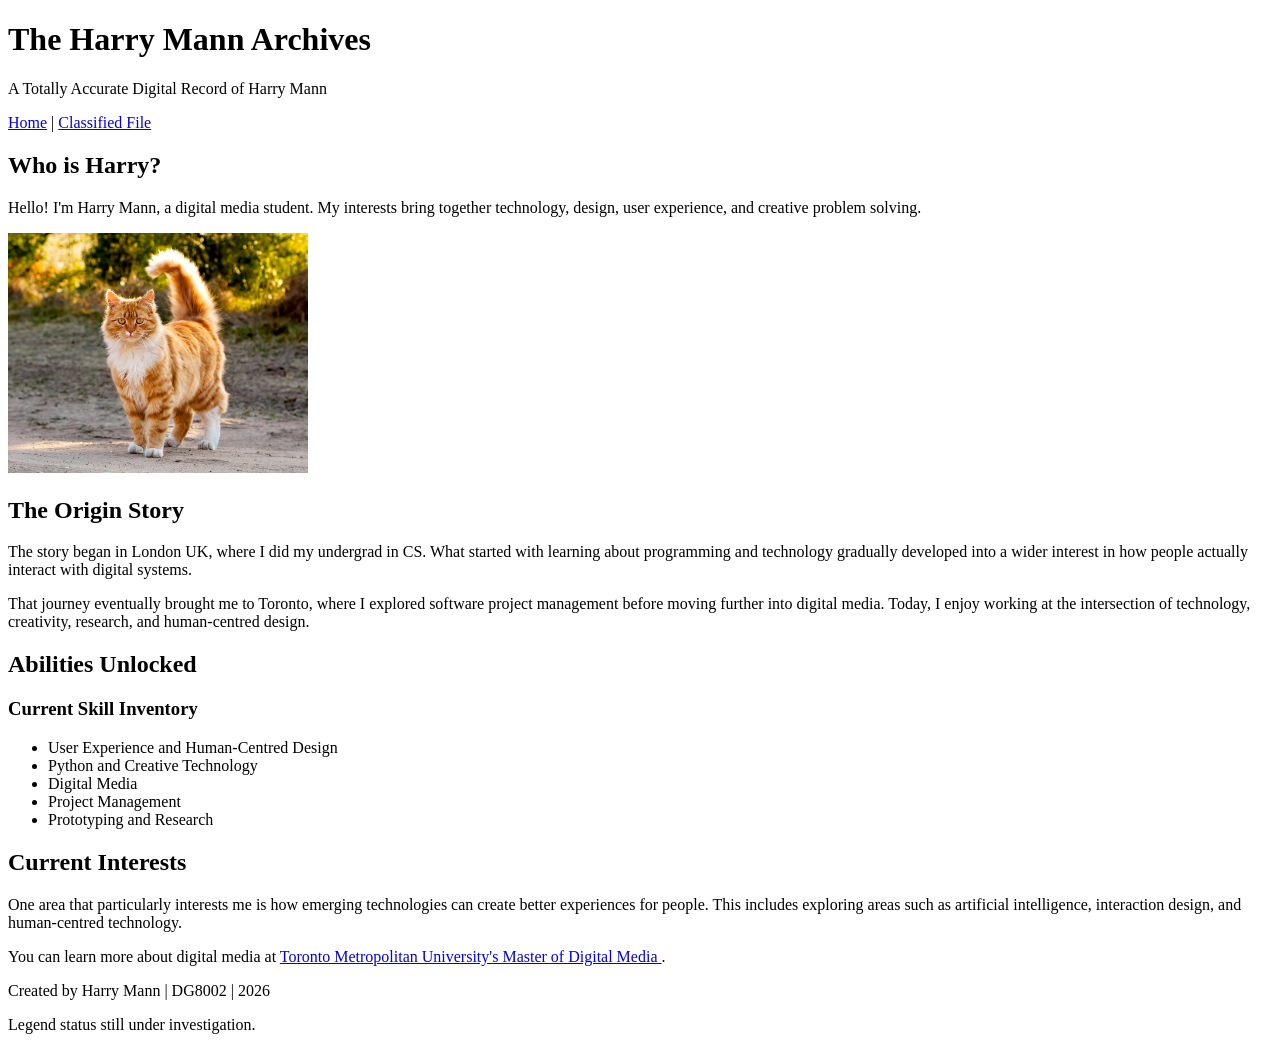
==== index.html @ 9c64372b "Update index.html" ====
<!DOCTYPE html>
<html lang="en">

<head>
    <meta charset="UTF-8">
    <title>The Harry Mann Archives</title>
</head>

<body>

    <header>
        <h1>The Harry Mann Archives</h1>
        <p>A Totally Accurate Digital Record of Harry Mann</p>

        <nav>
            <a href="index.html">Home</a> |
            <a href="classified.html">Classified File</a>
        </nav>
    </header>

    <main>

        <section>
            <h2>Who is Harry?</h2>

            <p>
                Hello! I'm Harry Mann, a digital media student. My interests
                bring together technology, design, user experience, and creative
                problem solving.
            </p>

            <img src="h.jpg"
     alt="Harry Mann, creator of The Harry Mann Archives"
     width="300">
        </section>


        <section>
            <h2>The Origin Story</h2>

            <p>
                The story began in London UK, where I did my undergrad in CS. What started with learning about programming and
                technology gradually developed into a wider interest in how
                people actually interact with digital systems.
            </p>

            <p>
                That journey eventually brought me to Toronto, where I explored
                software project management before moving further into digital media.
                Today, I enjoy working at the intersection of technology,
                creativity, research, and human-centred design.
            </p>
        </section>


        <section>
            <h2>Abilities Unlocked</h2>

            <div>
                <h3>Current Skill Inventory</h3>

                <ul>
                    <li>User Experience and Human-Centred Design</li>
                    <li>Python and Creative Technology</li>
                    <li>Digital Media</li>
                    <li>Project Management</li>
                    <li>Prototyping and Research</li>
                </ul>
            </div>
        </section>


        <section>
            <h2>Current Interests</h2>

            <p>
                One area that particularly interests me is how emerging
                technologies can create better experiences for people.
                This includes exploring areas such as artificial intelligence,
                interaction design, and human-centred technology.
            </p>

            <p>
                You can learn more about digital media at
                <a href="https://www.torontomu.ca/master-digital-media/"
                   target="_blank">
                    Toronto Metropolitan University's Master of Digital Media
                </a>.
            </p>
        </section>

    </main>


    <footer>
        <p>Created by Harry Mann | DG8002 | 2026</p>
        <p>Legend status still under investigation.</p>
    </footer>

</body>

</html>
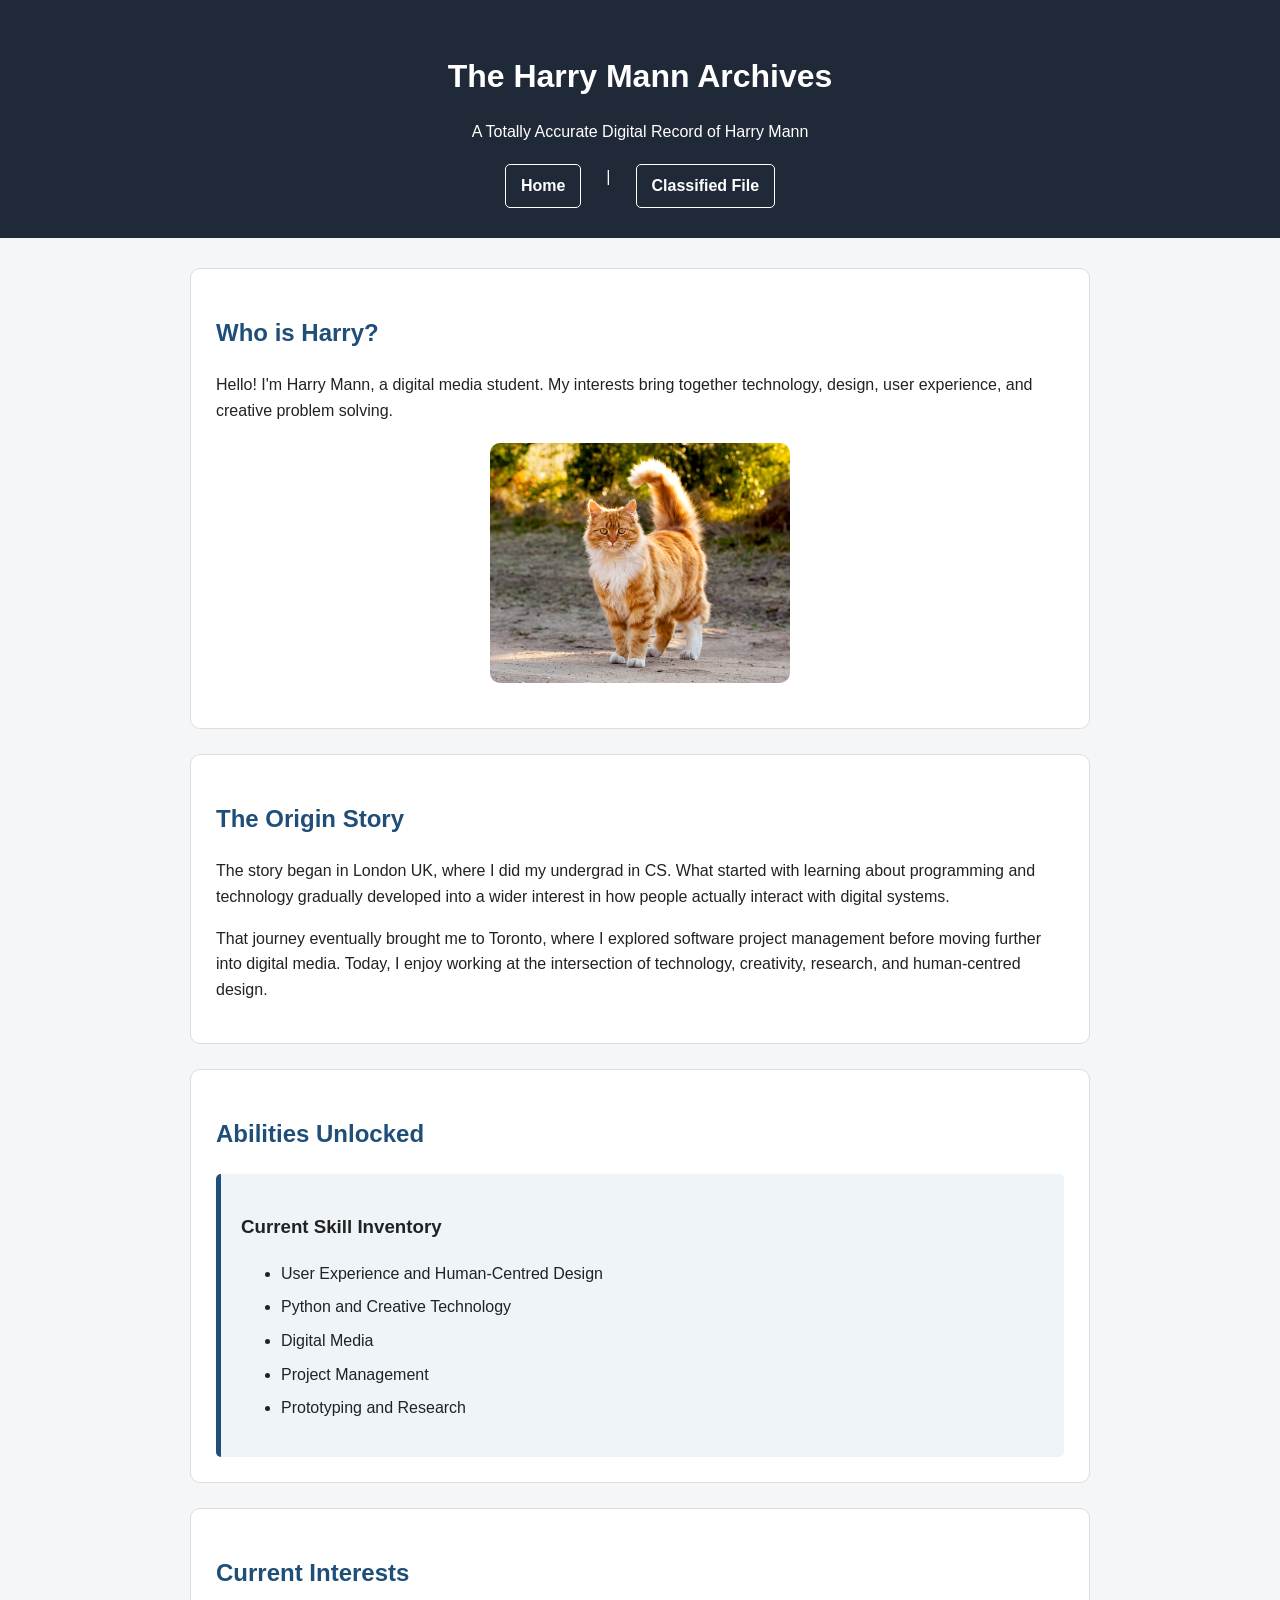
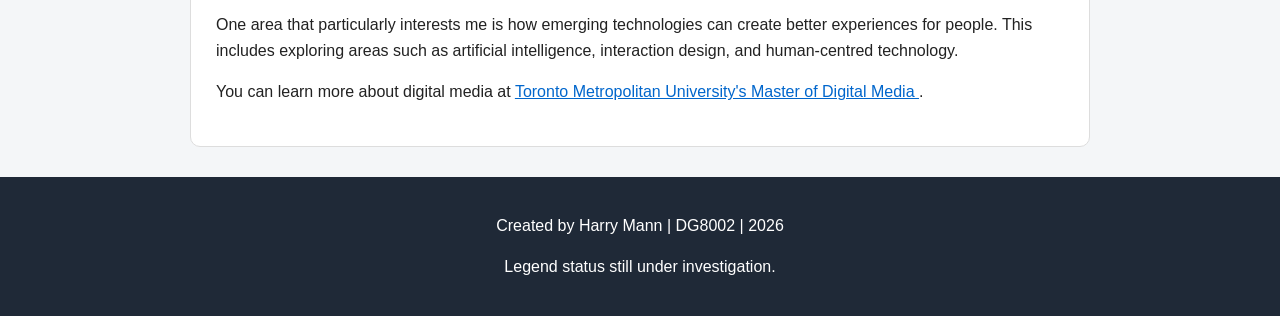
==== commit 4434763e: "Enhance HTML structure with meta and class attributes Added viewport meta tag and linked stylesheet." ====
--- a/index.html
+++ b/index.html
@@ -3,7 +3,9 @@
 
 <head>
     <meta charset="UTF-8">
+    <meta name="viewport" content="width=device-width, initial-scale=1.0">
     <title>The Harry Mann Archives</title>
+    <link rel="stylesheet" href="style.css">
 </head>
 
 <body>
@@ -31,7 +33,7 @@
 
             <img src="h.jpg"
      alt="Harry Mann, creator of The Harry Mann Archives"
-     width="300">
+     class="profile-image">
         </section>
 
 
@@ -56,7 +58,7 @@
         <section>
             <h2>Abilities Unlocked</h2>
 
-            <div>
+            <div class="info-card">
                 <h3>Current Skill Inventory</h3>
 
                 <ul>
--- a/style.css
+++ b/style.css
@@ -0,0 +1,171 @@
+/* DG8002 - Activity 7
+   TAG-Me Extreme Makeover
+   Harry Mann
+*/
+
+
+/* ---------- GENERAL PAGE STYLE ---------- */
+
+body {
+    margin: 0;
+    font-family: Arial, Helvetica, sans-serif;
+    background-color: #f4f6f8;
+    color: #222222;
+    line-height: 1.6;
+}
+
+
+/* ---------- HEADER ---------- */
+
+header {
+    background-color: #1f2937;
+    color: white;
+    text-align: center;
+    padding: 30px 20px;
+}
+
+header h1 {
+    margin-bottom: 5px;
+}
+
+
+/* ---------- NAVIGATION / FLEXBOX ---------- */
+
+nav {
+    display: flex;
+    justify-content: center;
+    gap: 25px;
+    margin-top: 20px;
+}
+
+nav a {
+    color: white;
+    text-decoration: none;
+    font-weight: bold;
+    padding: 8px 15px;
+    border: 1px solid white;
+    border-radius: 5px;
+}
+
+nav a:hover {
+    background-color: white;
+    color: #1f2937;
+}
+
+
+/* ---------- MAIN CONTENT ---------- */
+
+main {
+    max-width: 900px;
+    margin: 30px auto;
+    padding: 0 20px;
+}
+
+section {
+    background-color: white;
+    margin-bottom: 25px;
+    padding: 25px;
+    border-radius: 10px;
+    border: 1px solid #dddddd;
+}
+
+h2 {
+    color: #1f4e79;
+}
+
+
+/* ---------- REUSABLE CLASSES ---------- */
+
+.info-card {
+    background-color: #eef4f8;
+    padding: 20px;
+    margin-top: 15px;
+    border-left: 5px solid #1f4e79;
+    border-radius: 5px;
+}
+
+.highlight {
+    font-weight: bold;
+    color: #1f4e79;
+}
+
+
+/* ---------- PROFILE IMAGE ---------- */
+
+.profile-image {
+    display: block;
+    max-width: 300px;
+    width: 100%;
+    height: auto;
+    margin: 20px auto;
+    border-radius: 10px;
+}
+
+
+/* ---------- ID SELECTOR ---------- */
+
+#character-stats {
+    background-color: #fff8e7;
+    border: 2px solid #d4a72c;
+}
+
+
+/* ---------- LISTS ---------- */
+
+li {
+    margin-bottom: 8px;
+}
+
+
+/* ---------- LINKS ---------- */
+
+main a {
+    color: #0066cc;
+}
+
+main a:hover {
+    text-decoration: none;
+}
+
+
+/* ---------- FOOTER ---------- */
+
+footer {
+    background-color: #1f2937;
+    color: white;
+    text-align: center;
+    padding: 20px;
+    margin-top: 30px;
+}
+
+footer a {
+    color: white;
+}
+
+
+/* ---------- RESPONSIVE DESIGN ---------- */
+
+@media (max-width: 600px) {
+
+    header {
+        padding: 20px 10px;
+    }
+
+    nav {
+        flex-direction: column;
+        gap: 10px;
+    }
+
+    main {
+        margin: 15px auto;
+        padding: 0 10px;
+    }
+
+    section {
+        padding: 15px;
+    }
+
+    .profile-image {
+        max-width: 100%;
+    }
+}
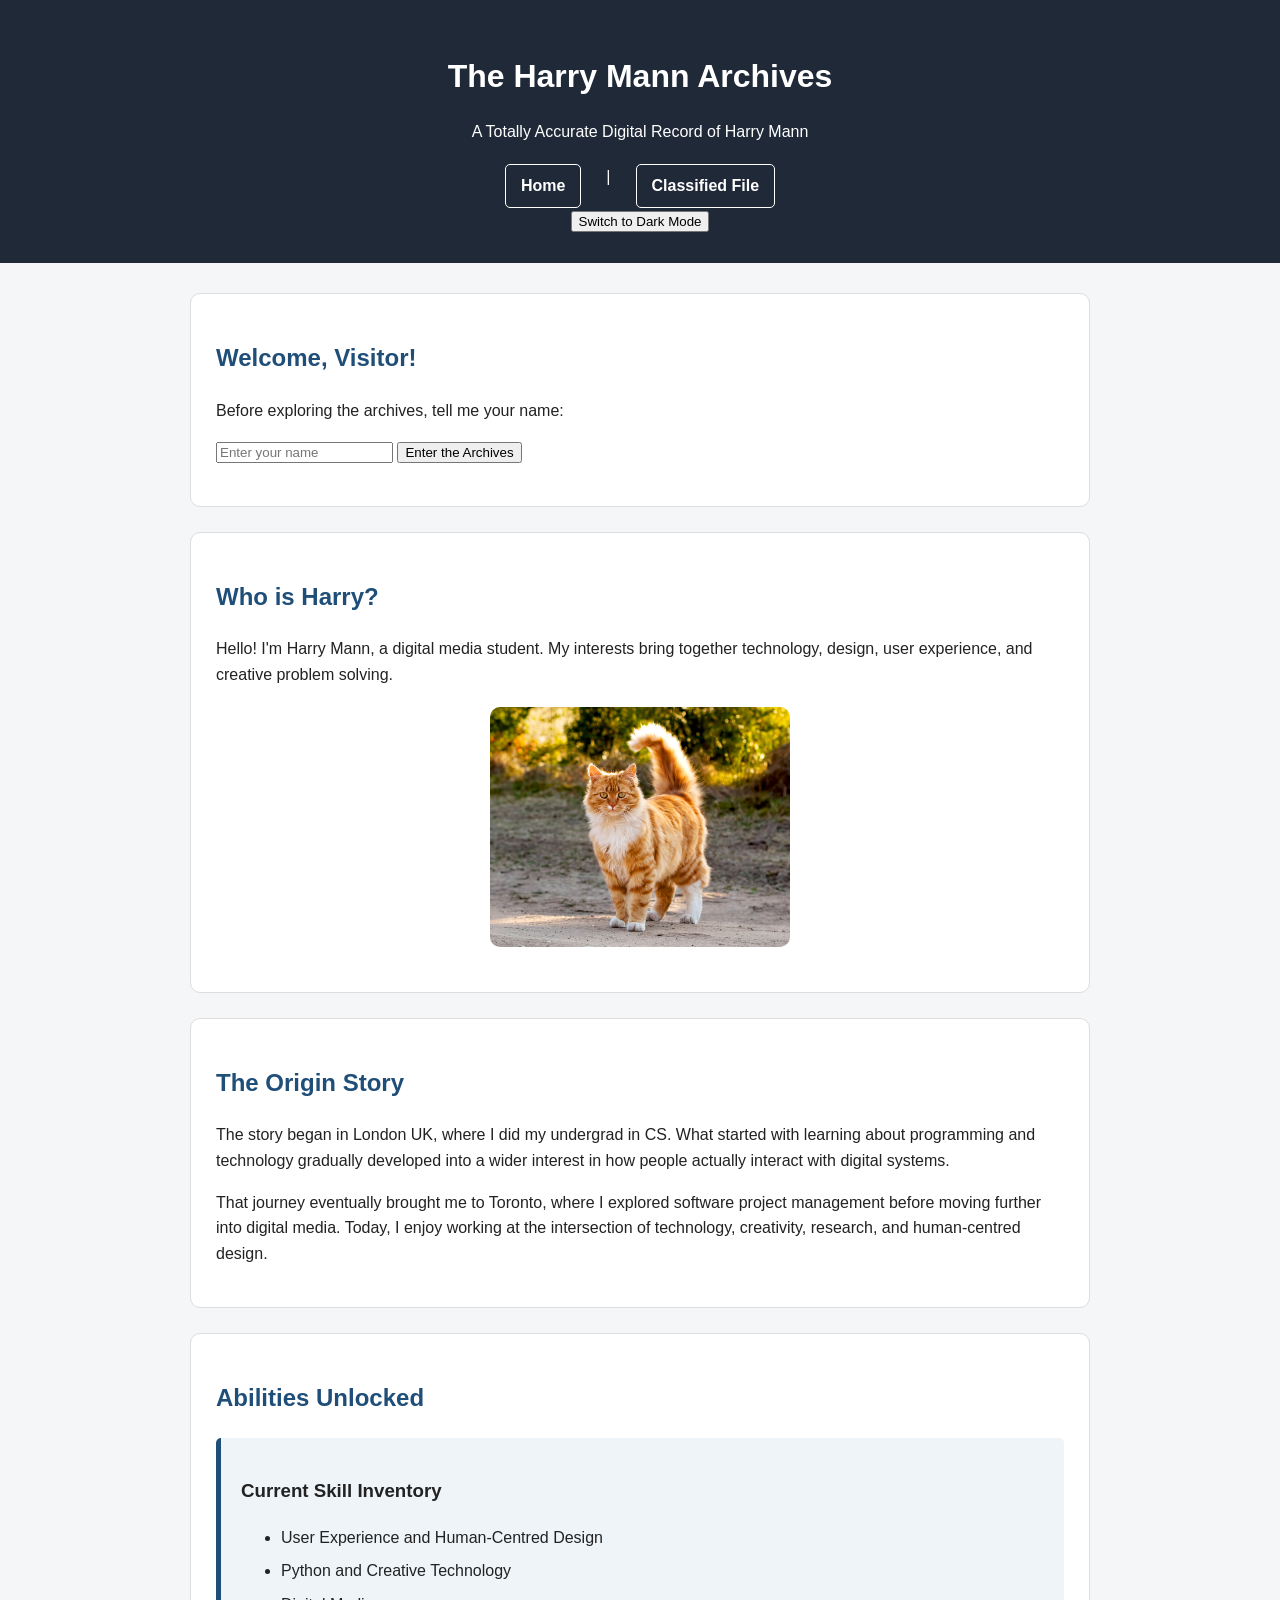
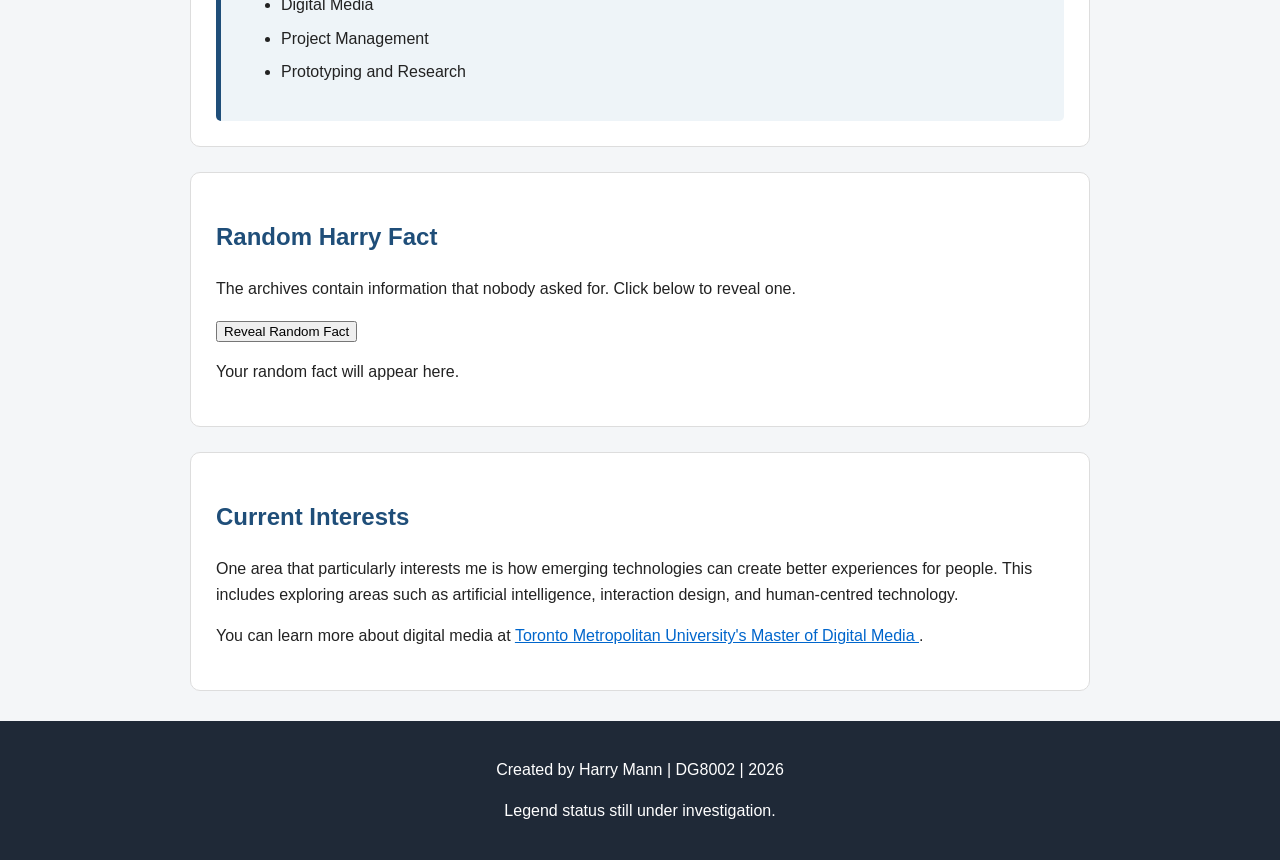
==== commit 22990c0f: "Enhance index.html with interactive features Added interactive sections for user input and random fa" ====
--- a/index.html
+++ b/index.html
@@ -4,8 +4,12 @@
 <head>
     <meta charset="UTF-8">
     <meta name="viewport" content="width=device-width, initial-scale=1.0">
+
     <title>The Harry Mann Archives</title>
+
     <link rel="stylesheet" href="style.css">
+
+    <script src="script.js" defer></script>
 </head>
 
 <body>
@@ -18,10 +22,28 @@
             <a href="index.html">Home</a> |
             <a href="classified.html">Classified File</a>
         </nav>
+        <button id="themeButton">Switch to Dark Mode</button>
     </header>
 
     <main>
+<section class="interactive-section">
 
+    <h2>Welcome, Visitor!</h2>
+
+    <p>Before exploring the archives, tell me your name:</p>
+
+    <input
+        type="text"
+        id="nameInput"
+        placeholder="Enter your name">
+
+    <button id="greetingButton">
+        Enter the Archives
+    </button>
+
+    <p id="greetingDisplay"></p>
+
+</section>
         <section>
             <h2>Who is Harry?</h2>
 
@@ -70,7 +92,24 @@
                 </ul>
             </div>
         </section>
+<section class="interactive-section">
 
+    <h2>Random Harry Fact</h2>
+
+    <p>
+        The archives contain information that nobody asked for.
+        Click below to reveal one.
+    </p>
+
+    <button id="factButton">
+        Reveal Random Fact
+    </button>
+
+    <p id="factDisplay">
+        Your random fact will appear here.
+    </p>
+
+</section>
 
         <section>
             <h2>Current Interests</h2>
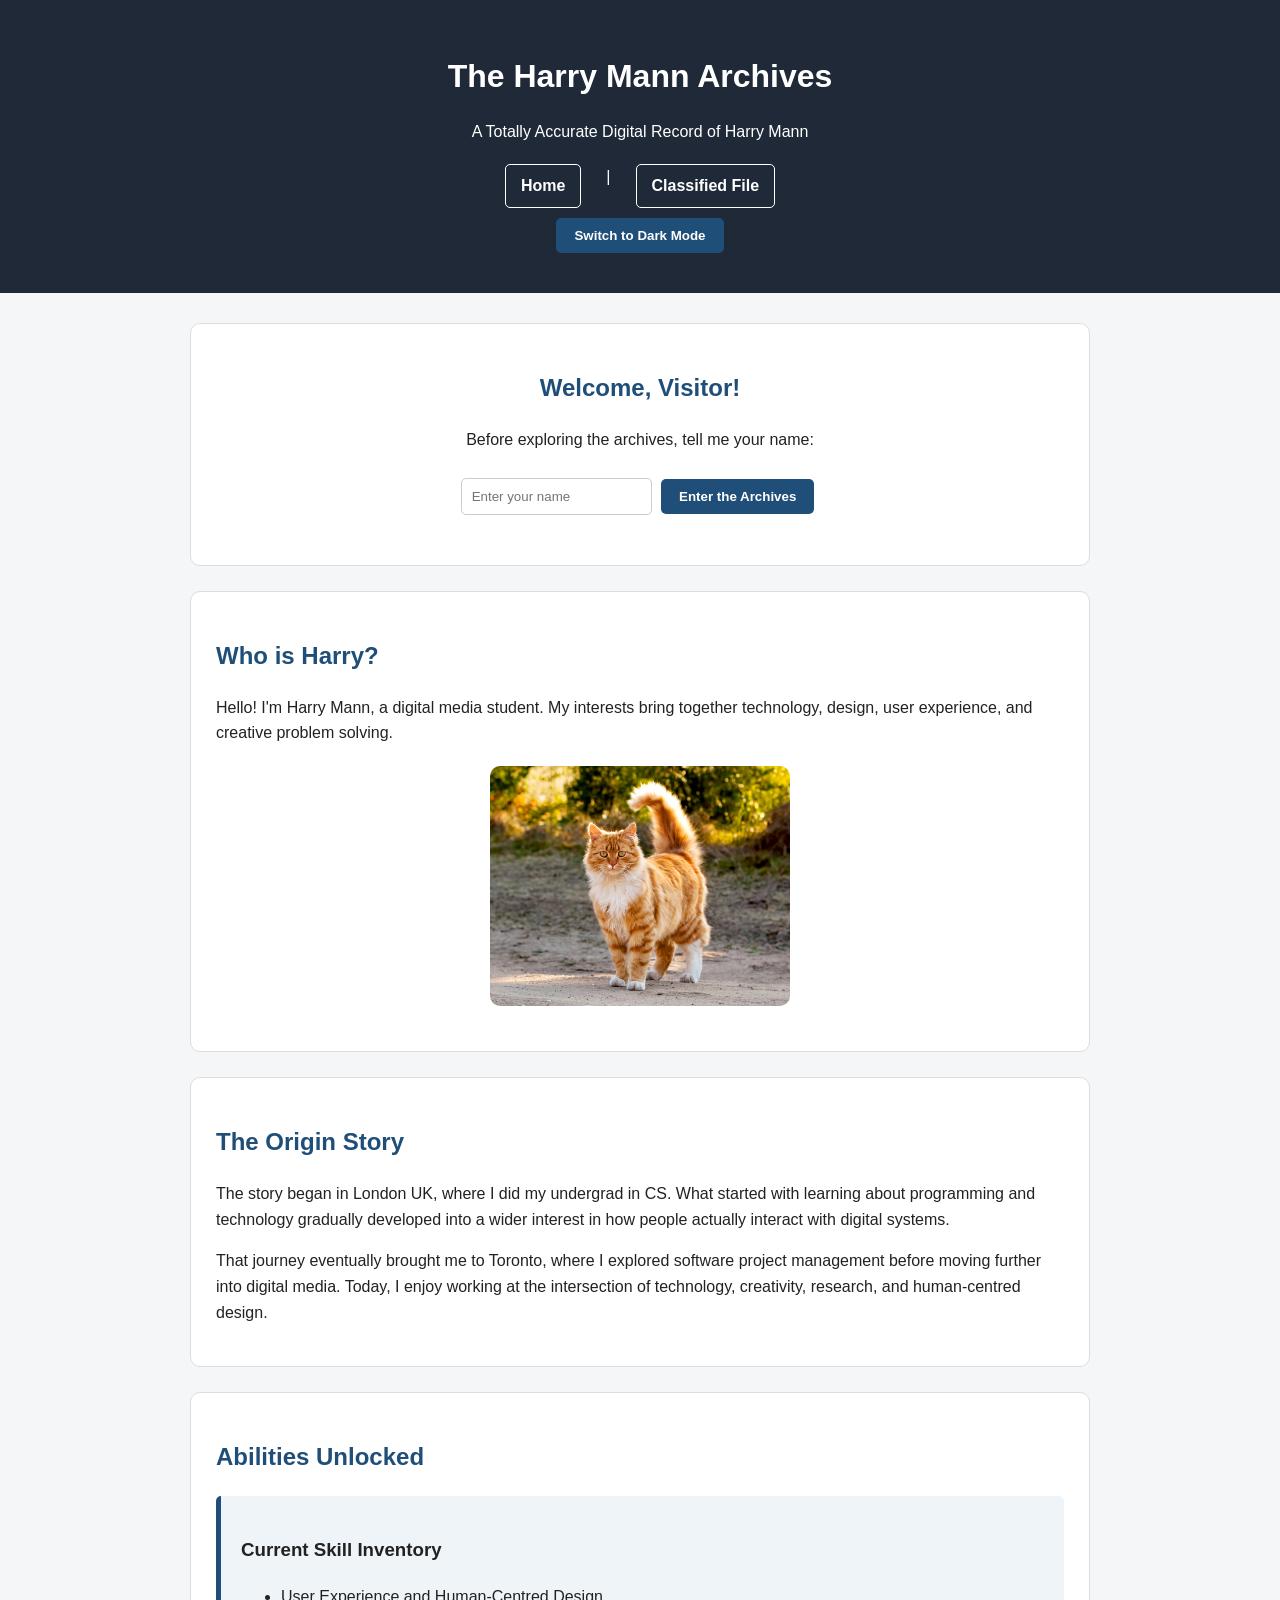
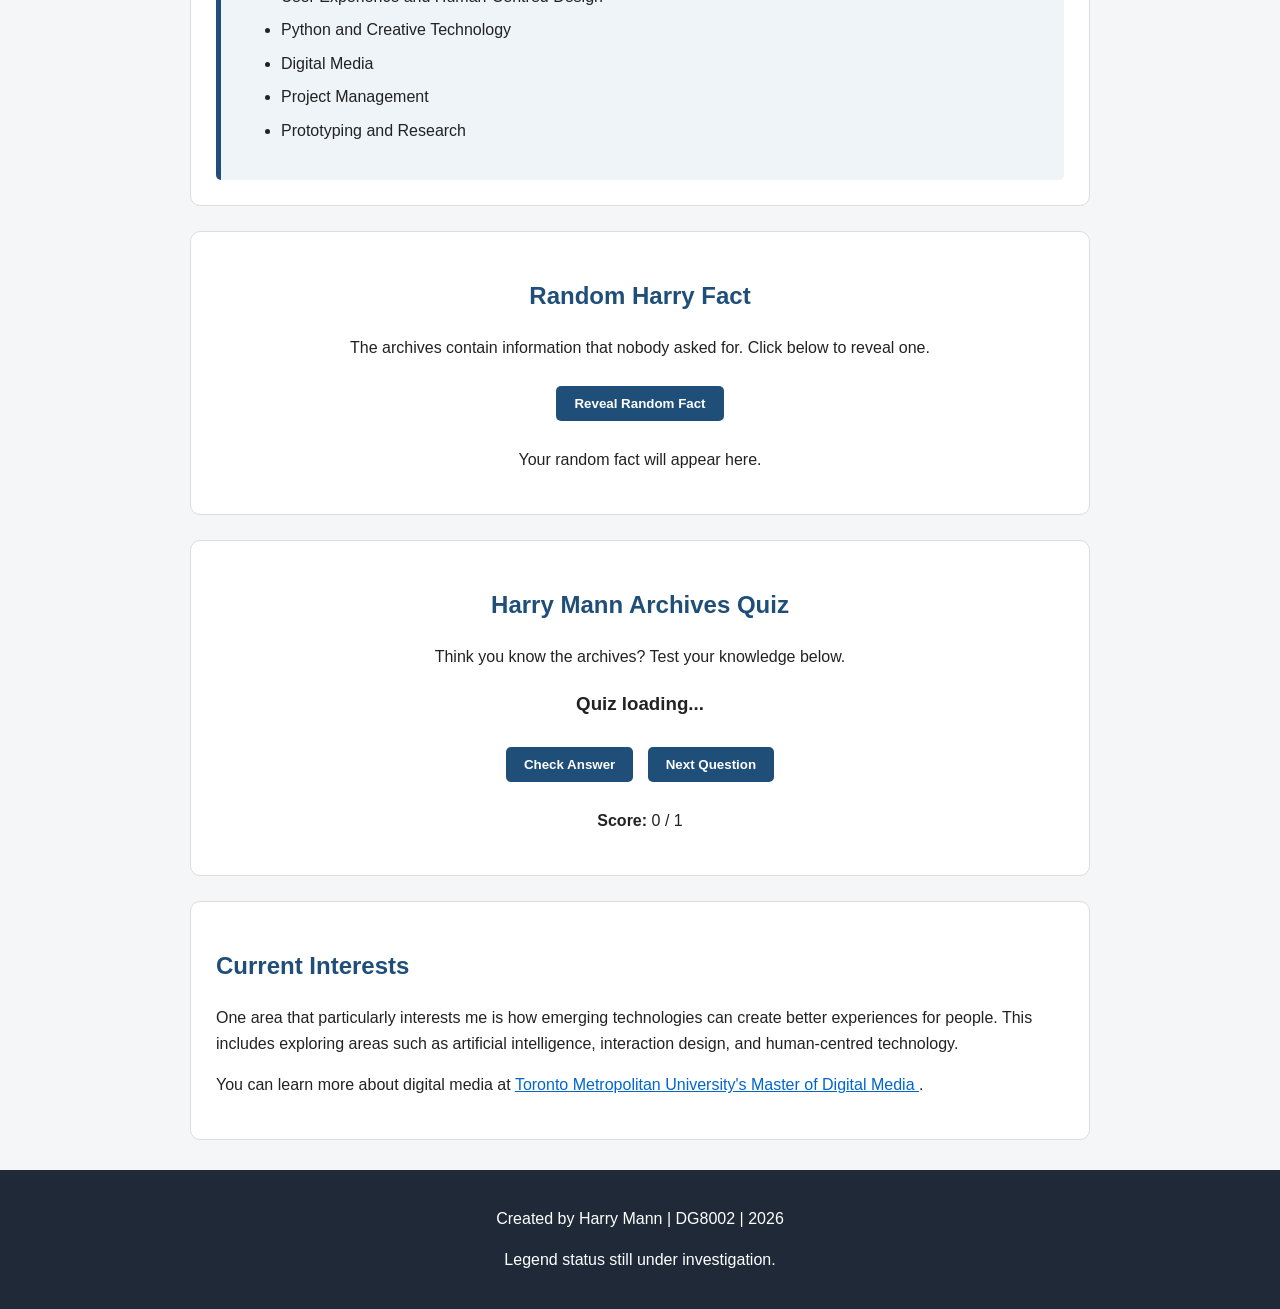
==== commit c71ae27f: "Add interactive quiz section to index.html" ====
--- a/index.html
+++ b/index.html
@@ -110,7 +110,43 @@
     </p>
 
 </section>
+<section class="interactive-section" id="quizSection">
 
+    <h2>Harry Mann Archives Quiz</h2>
+
+    <p>
+        Think you know the archives? Test your knowledge below.
+    </p>
+
+    <div id="quizContainer">
+
+        <h3 id="questionText">
+            Quiz loading...
+        </h3>
+
+        <div id="answerChoices">
+        </div>
+
+        <button id="checkAnswerButton">
+            Check Answer
+        </button>
+
+        <button id="nextQuestionButton">
+            Next Question
+        </button>
+
+        <p id="quizFeedback"></p>
+
+        <p>
+            <strong>Score:</strong>
+            <span id="quizScore">0</span>
+            /
+            <span id="questionNumber">1</span>
+        </p>
+
+    </div>
+
+</section>
         <section>
             <h2>Current Interests</h2>
 
--- a/style.css
+++ b/style.css
@@ -169,3 +169,73 @@
         max-width: 100%;
     }
 }
+/* --------------------------------
+   ACTIVITY 8 - INTERACTIVE ELEMENTS
+----------------------------------- */
+
+
+/* Buttons */
+
+button {
+    background-color: #1f4e79;
+    color: white;
+    border: none;
+    padding: 10px 18px;
+    margin: 10px 5px;
+    border-radius: 5px;
+    cursor: pointer;
+    font-weight: bold;
+}
+
+button:hover {
+    background-color: #163a5c;
+}
+
+
+/* Text Input */
+
+input {
+    padding: 10px;
+    border: 1px solid #cccccc;
+    border-radius: 5px;
+    max-width: 250px;
+}
+
+
+/* Interactive Sections */
+
+.interactive-section {
+    text-align: center;
+}
+
+
+/* -------------------------
+   DARK MODE
+------------------------- */
+
+body.dark-mode {
+    background-color: #121212;
+    color: #eeeeee;
+}
+
+body.dark-mode section {
+    background-color: #242424;
+    color: #eeeeee;
+    border-color: #444444;
+}
+
+body.dark-mode h2 {
+    color: #90caf9;
+}
+
+body.dark-mode .info-card {
+    background-color: #333333;
+}
+
+body.dark-mode #character-stats {
+    background-color: #332f20;
+}
+
+body.dark-mode main a {
+    color: #90caf9;
+}
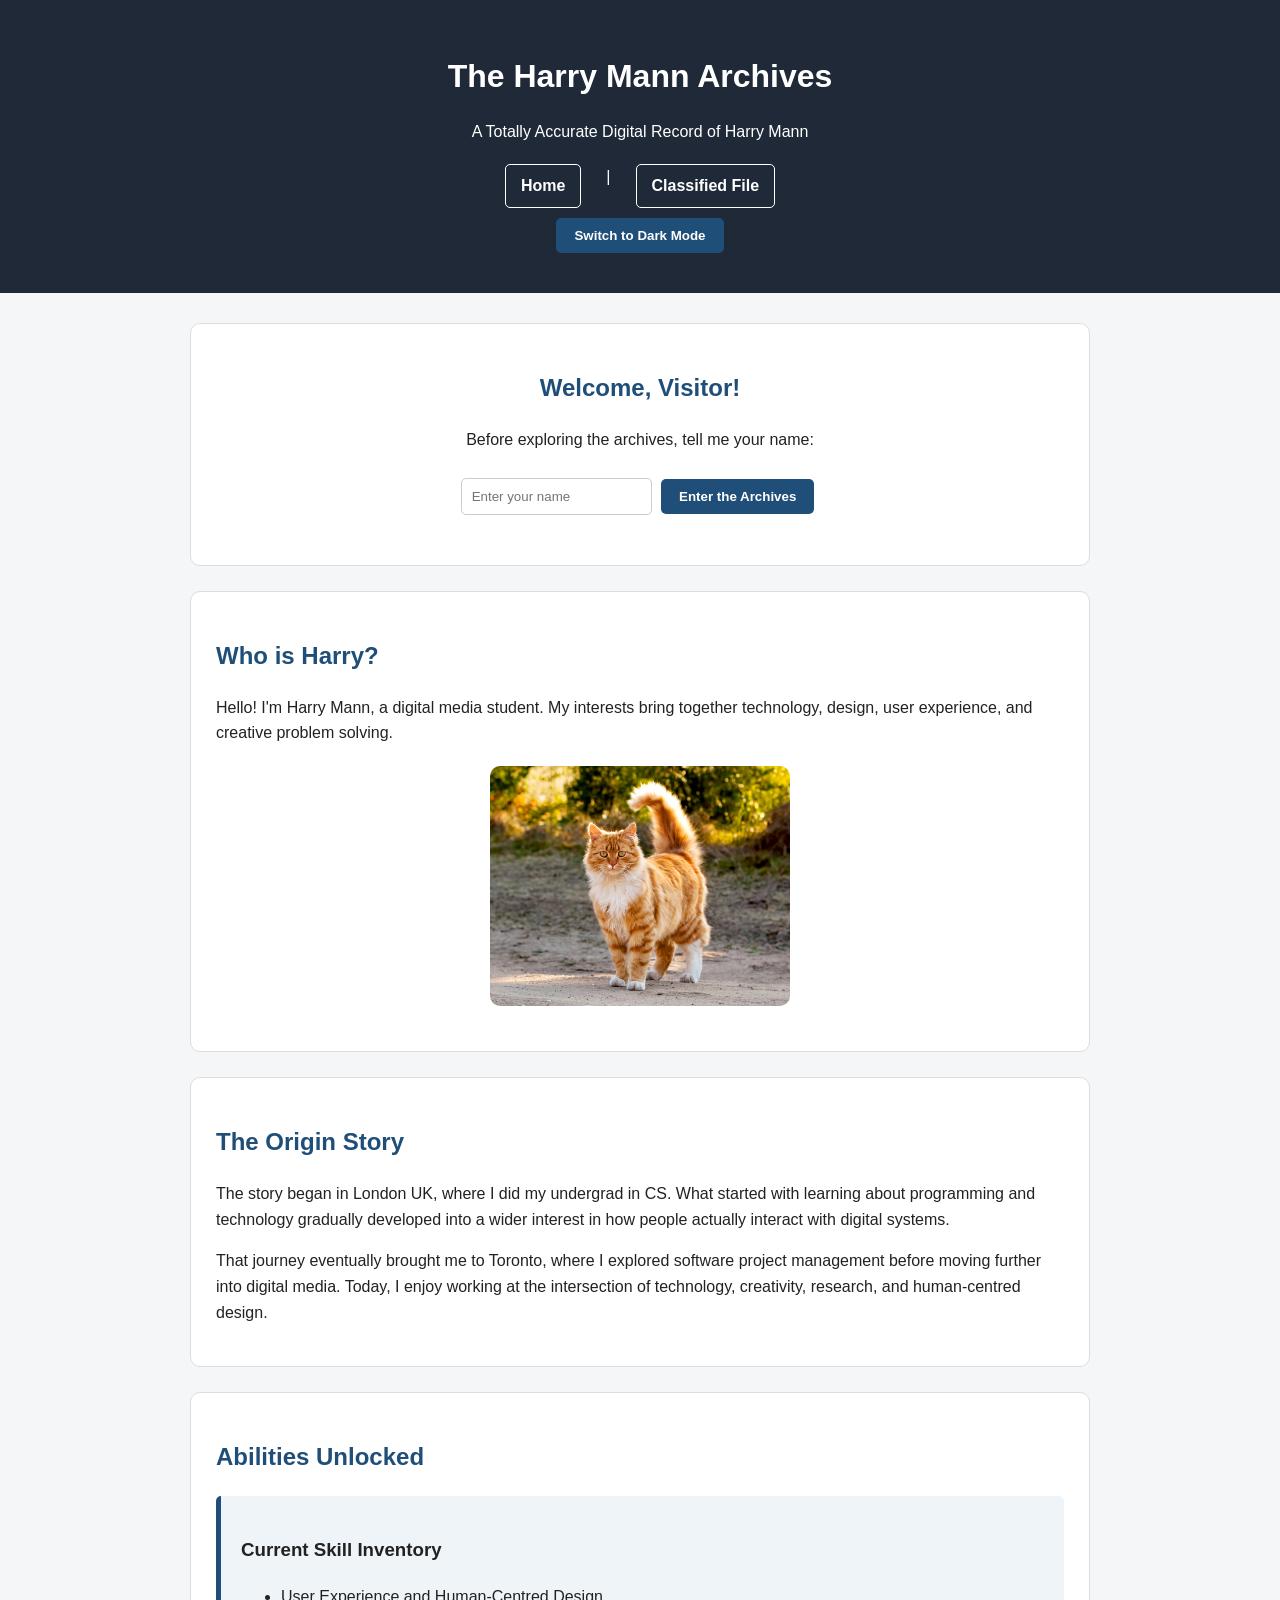
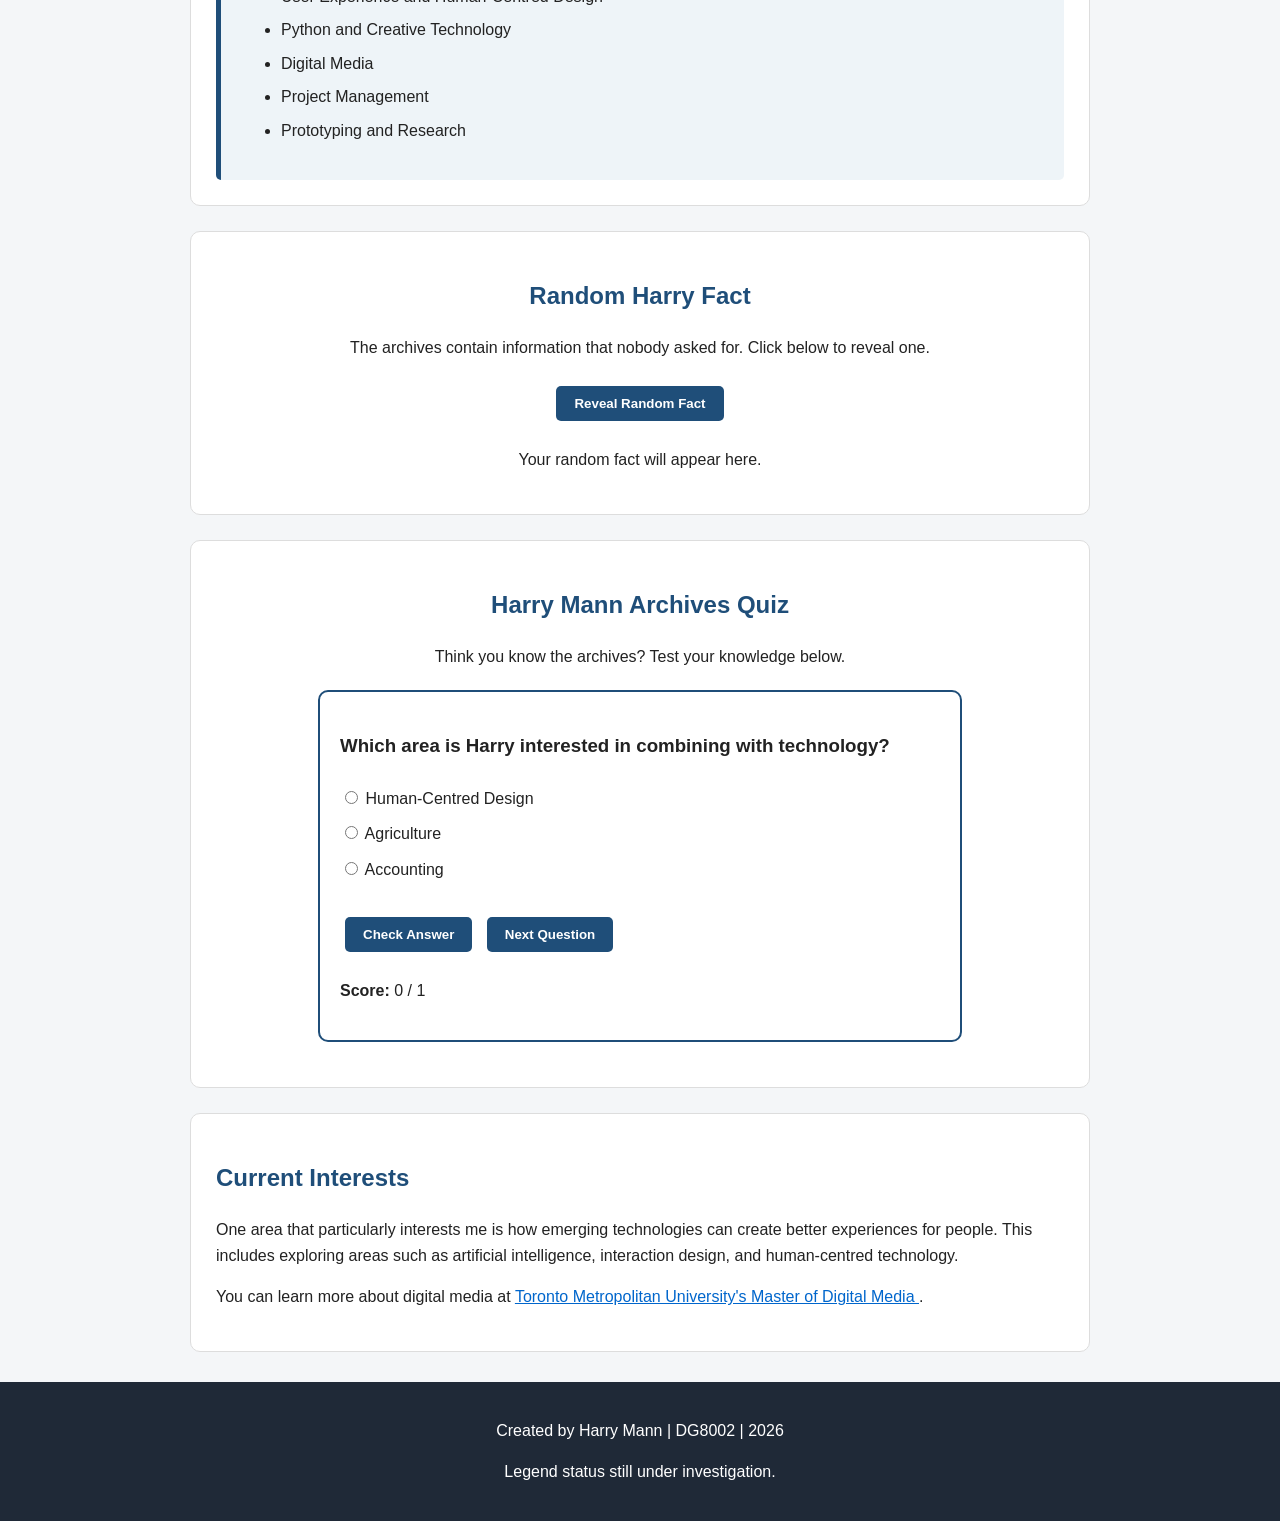
==== commit cc61fbb6: "Update script.js reference with versioning" ====
--- a/index.html
+++ b/index.html
@@ -9,7 +9,7 @@
 
     <link rel="stylesheet" href="style.css">
 
-    <script src="script.js" defer></script>
+<script src="script.js?v=2" defer></script>
 </head>
 
 <body>
--- a/style.css
+++ b/style.css
@@ -239,3 +239,51 @@
 body.dark-mode main a {
     color: #90caf9;
 }
+
+/* --------------------------------
+   ACTIVITY 9 - INTERACTIVE QUIZ
+----------------------------------- */
+
+#quizContainer {
+    max-width: 600px;
+    margin: 20px auto;
+    padding: 20px;
+    border: 2px solid #1f4e79;
+    border-radius: 10px;
+    text-align: left;
+}
+
+#answerChoices {
+    margin: 20px 0;
+}
+
+#answerChoices label {
+    display: inline-block;
+    margin: 5px 0;
+    cursor: pointer;
+}
+
+.correct-answer {
+    color: green;
+    font-weight: bold;
+}
+
+.wrong-answer {
+    color: red;
+    font-weight: bold;
+}
+
+
+/* Quiz Dark Mode */
+
+body.dark-mode #quizContainer {
+    border-color: #90caf9;
+}
+
+body.dark-mode .correct-answer {
+    color: lightgreen;
+}
+
+body.dark-mode .wrong-answer {
+    color: #ff8a80;
+}
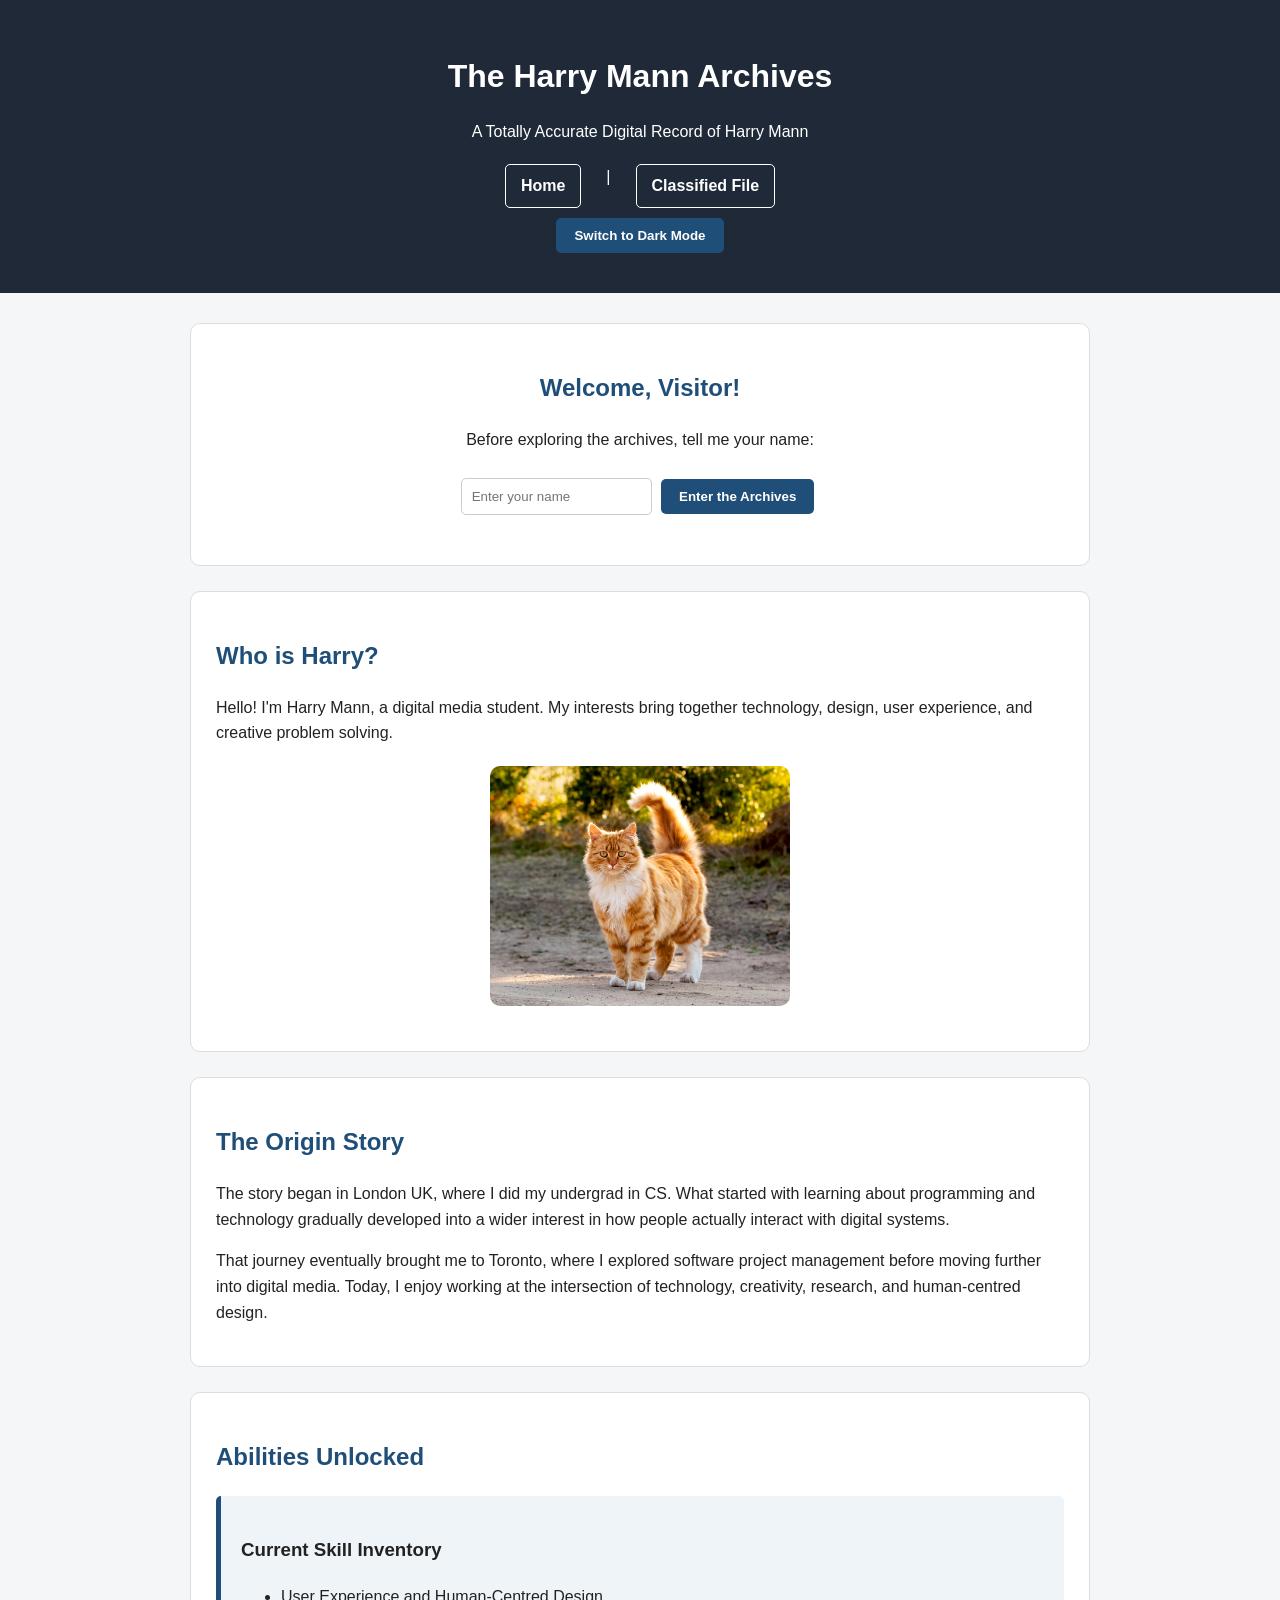
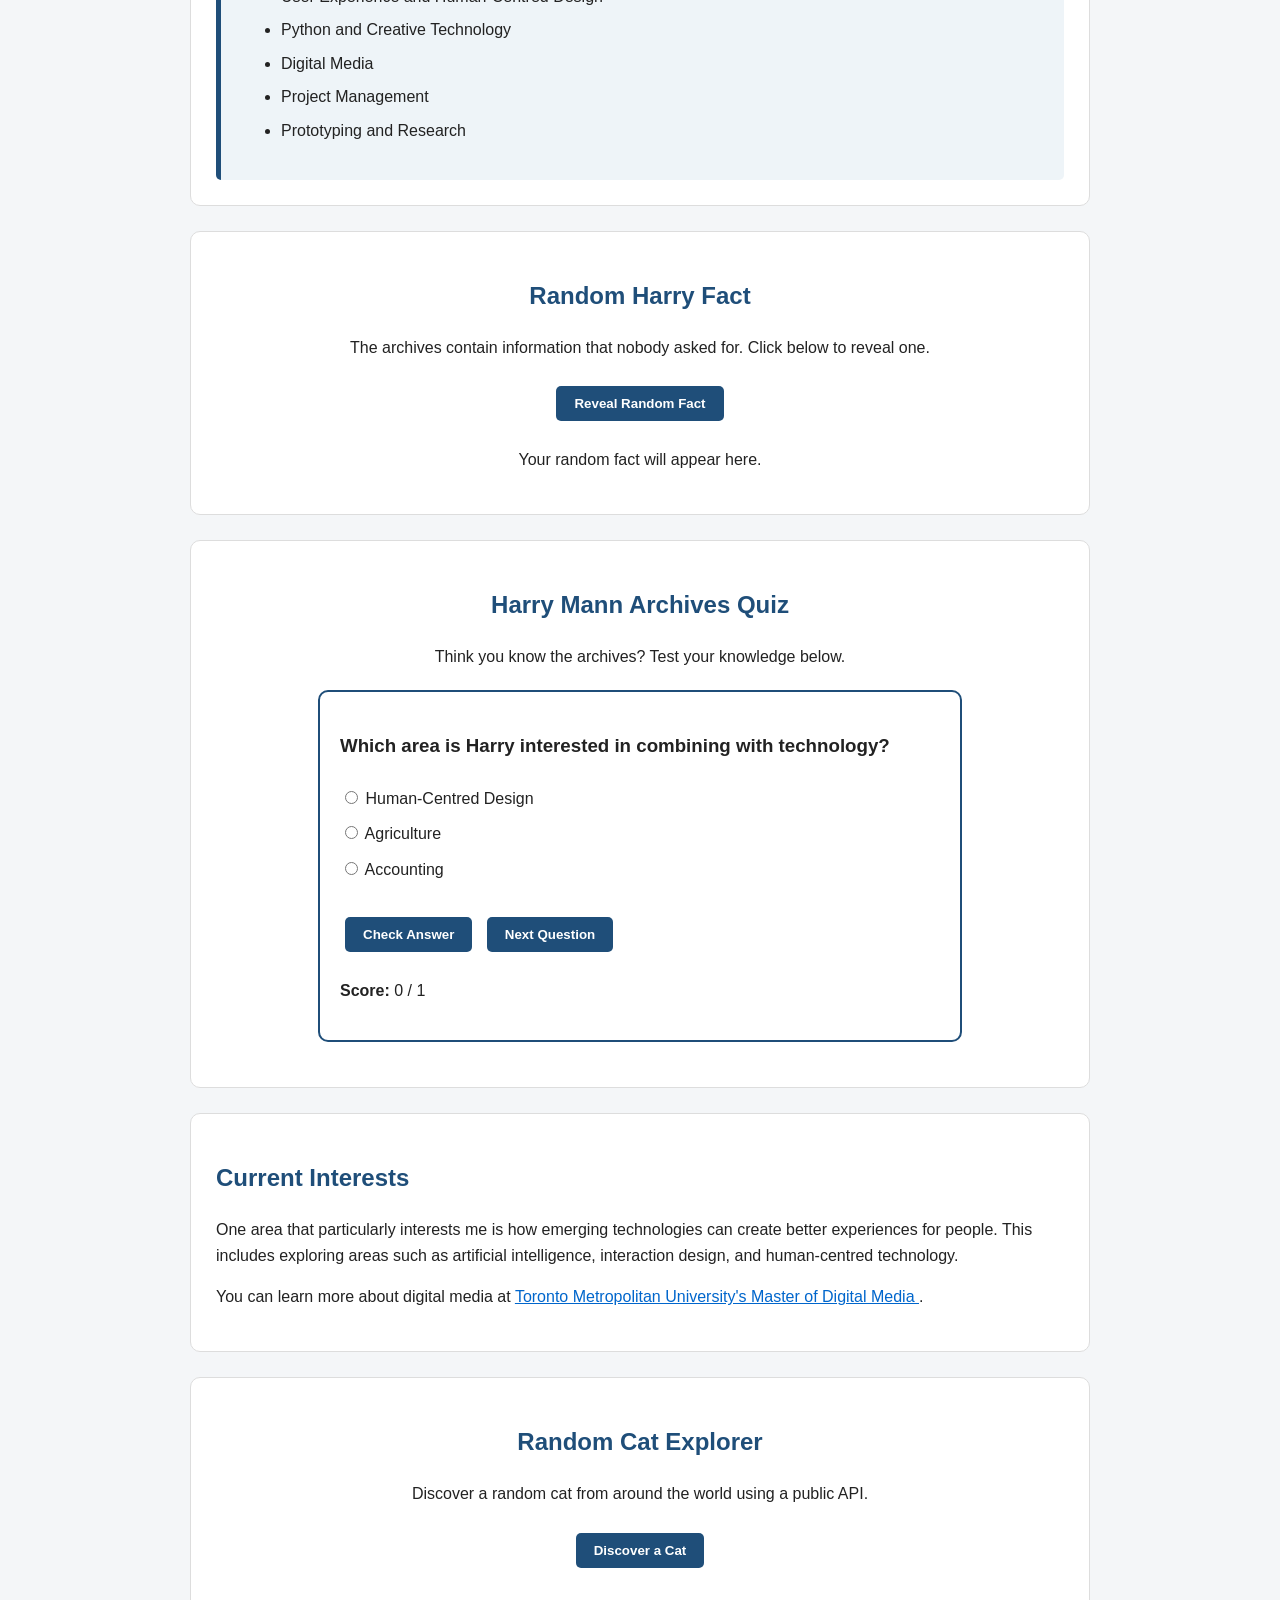
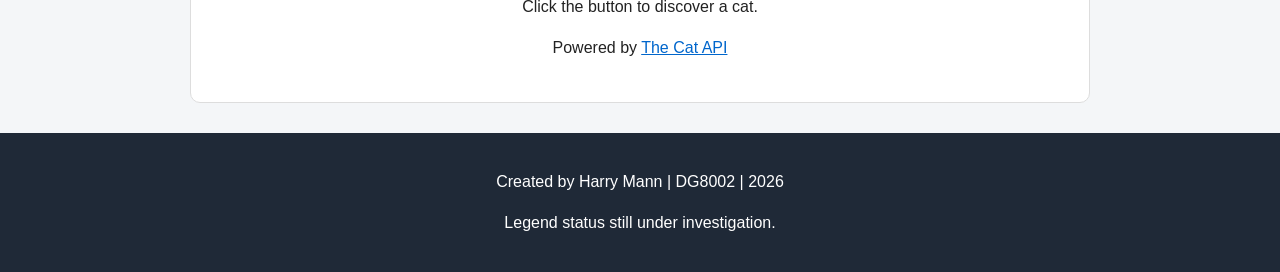
==== commit f5753e94: "Add Activity 10 API section Added a new interactive section for discovering random cats using an API" ====
--- a/index.html
+++ b/index.html
@@ -7,9 +7,9 @@
 
     <title>The Harry Mann Archives</title>
 
-    <link rel="stylesheet" href="style.css">
-
-<script src="script.js?v=2" defer></script>
+    <link rel="stylesheet" href="style.css?v=3">
+
+<script src="script.js?v=3" defer></script>
 </head>
 
 <body>
@@ -165,6 +165,37 @@
                 </a>.
             </p>
         </section>
+        <section class="interactive-section" id="catSection">
+
+    <h2>Random Cat Explorer</h2>
+
+    <p>
+        Discover a random cat from around the world
+        using a public API.
+    </p>
+
+    <button id="catButton">
+        Discover a Cat
+    </button>
+
+    <p id="catStatus">
+        Click the button to discover a cat.
+    </p>
+
+    <img id="catImage"
+         alt="Random cat retrieved from The Cat API"
+         hidden>
+
+    <p id="catDetails"></p>
+
+    <p>
+        Powered by
+        <a href="https://thecatapi.com/" target="_blank">
+            The Cat API
+        </a>
+    </p>
+
+</section>
 
     </main>
 
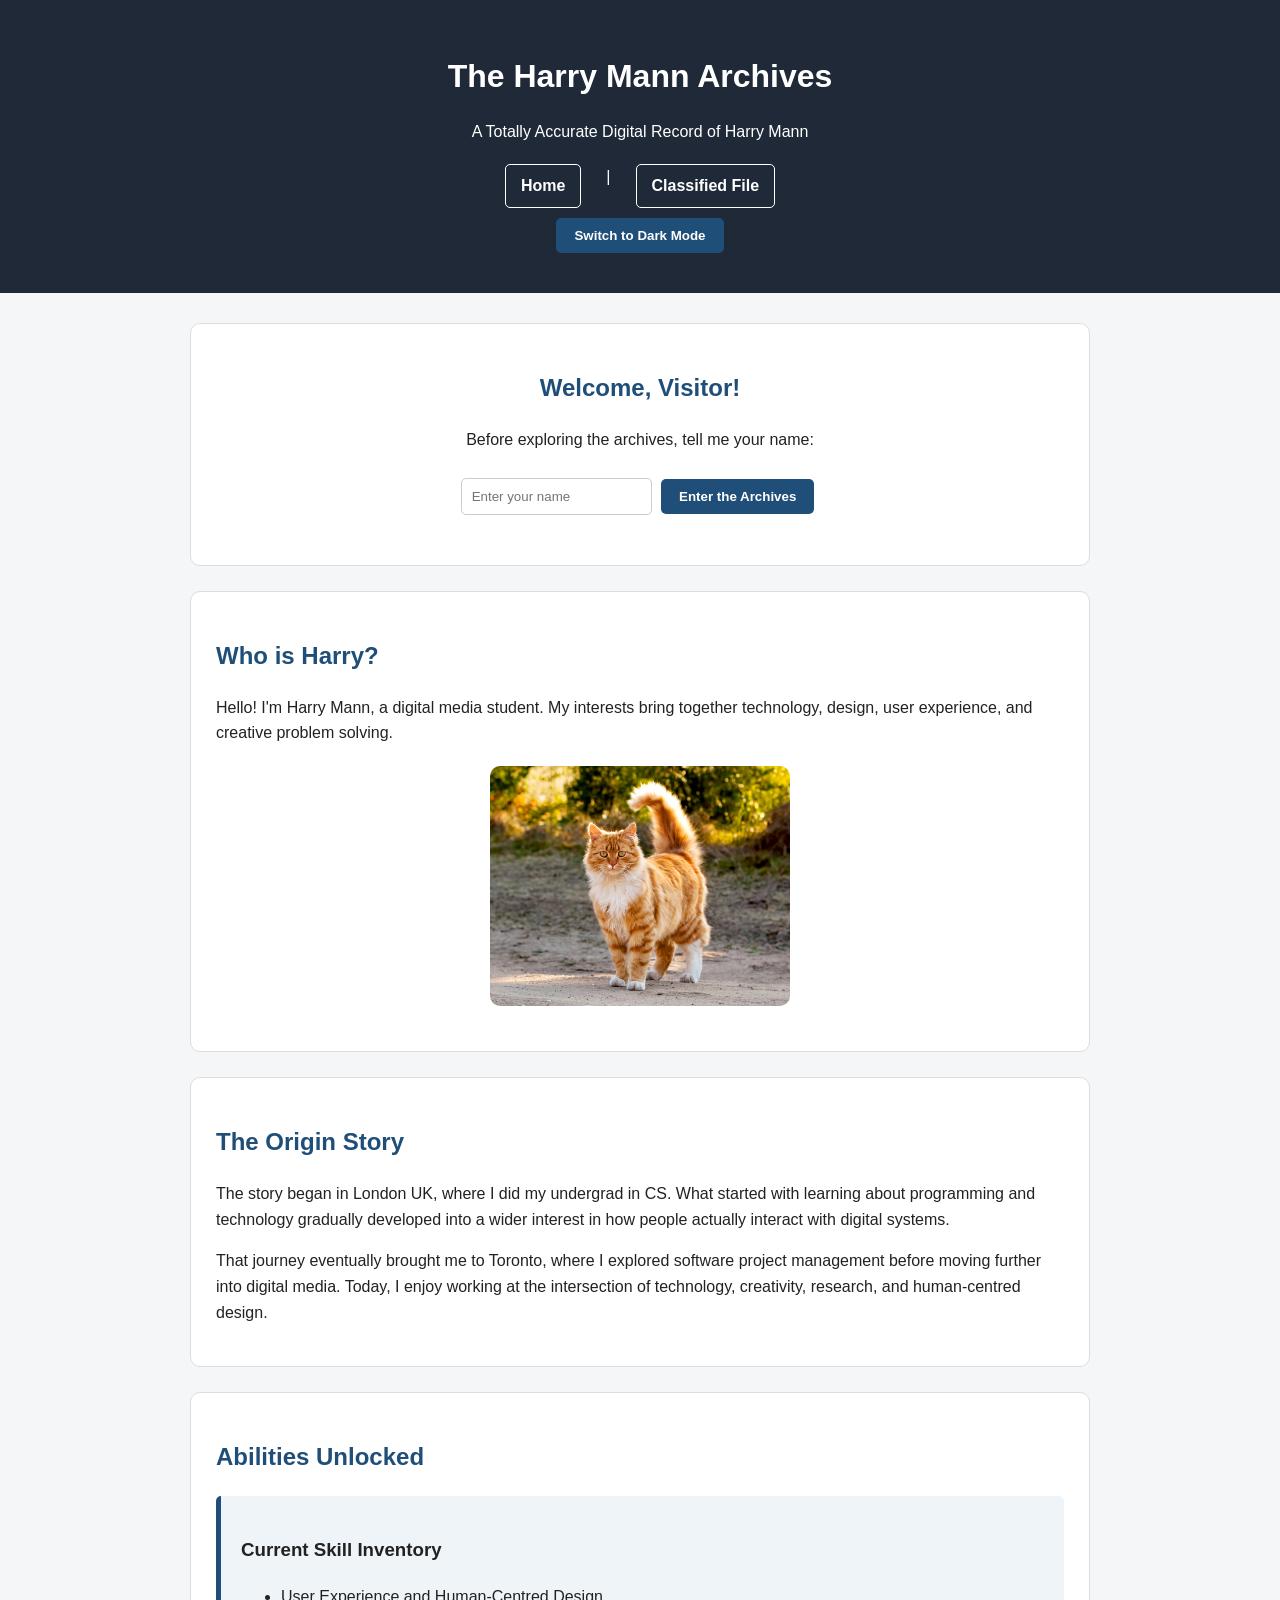
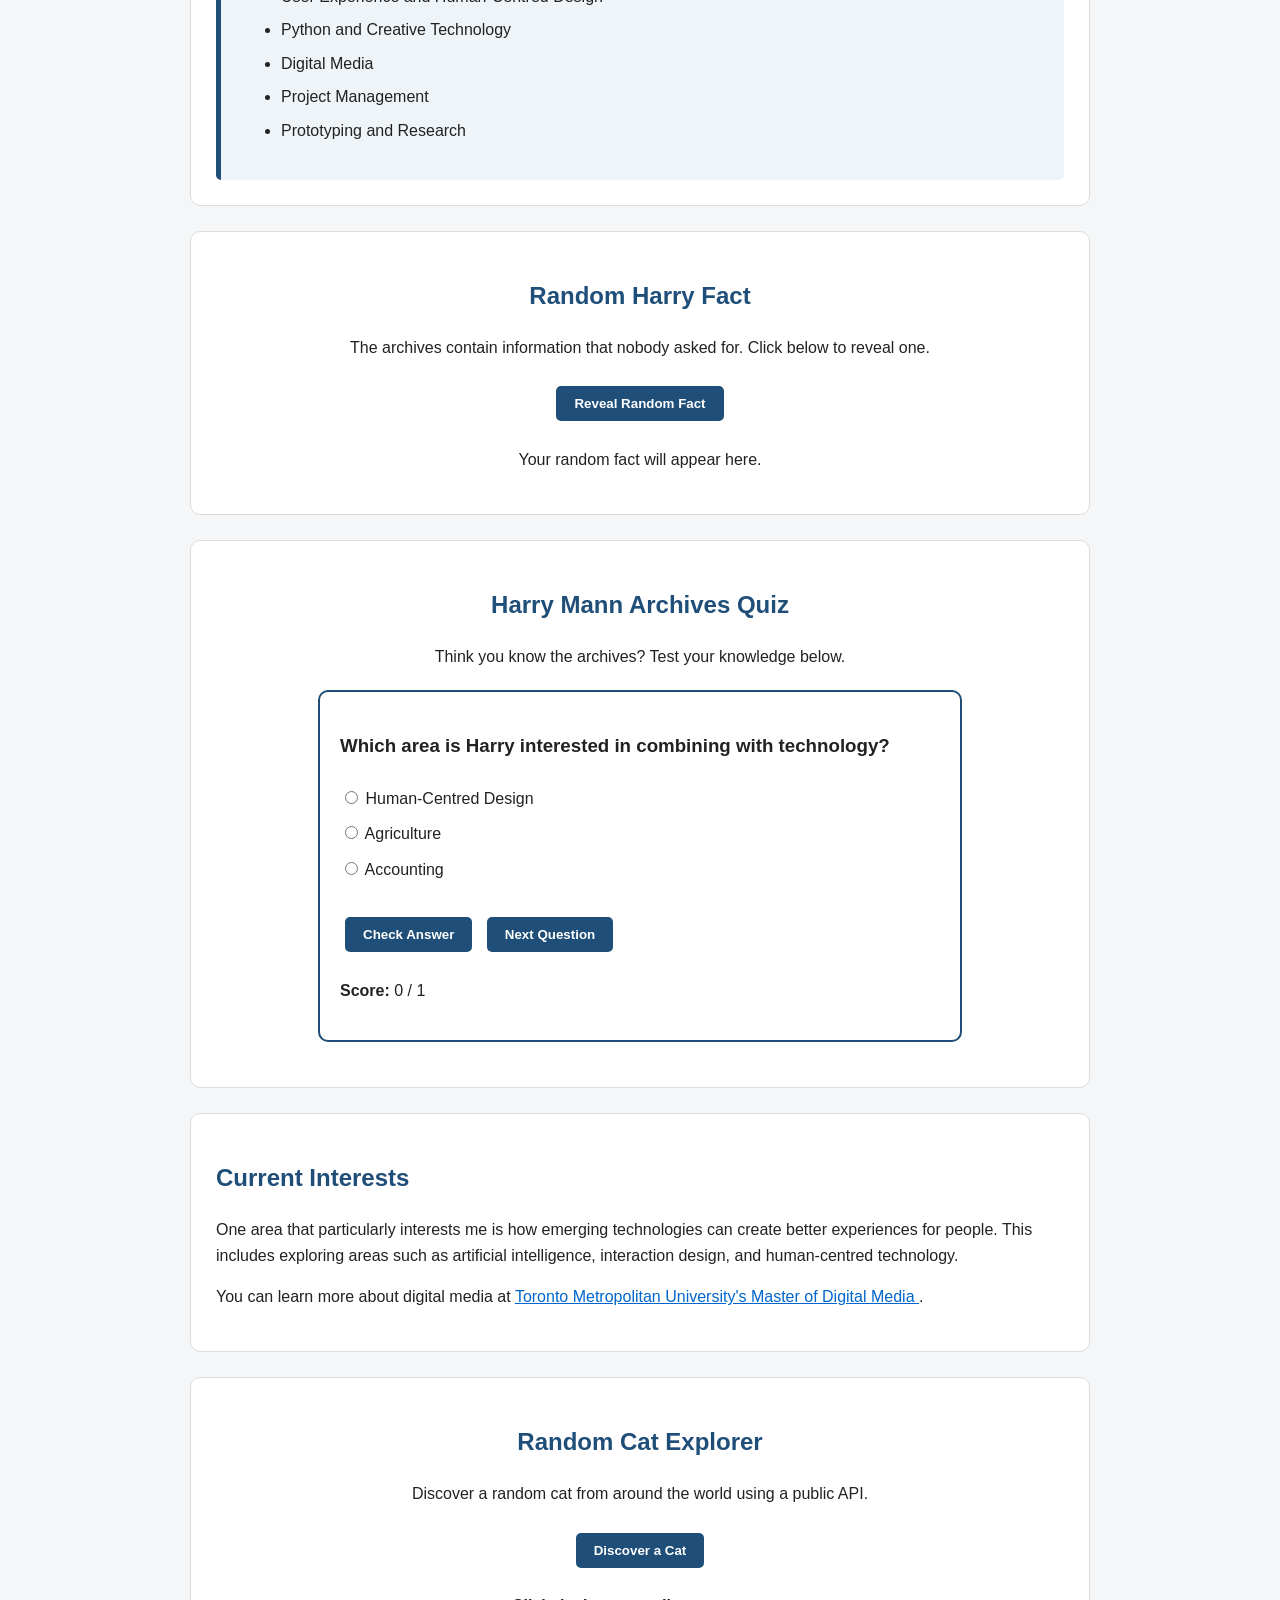
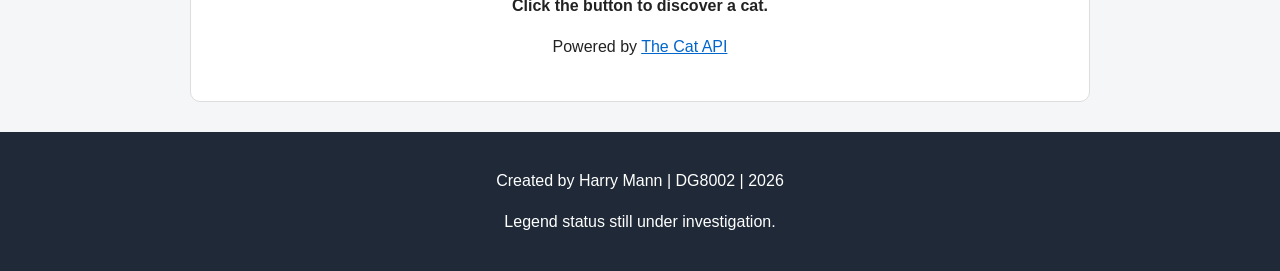
==== commit 30c06e27: "Update script version in index.html" ====
--- a/index.html
+++ b/index.html
@@ -9,7 +9,7 @@
 
     <link rel="stylesheet" href="style.css?v=3">
 
-<script src="script.js?v=3" defer></script>
+<script src="script.js?v=4" defer></script>
 </head>
 
 <body>
--- a/style.css
+++ b/style.css
@@ -287,3 +287,34 @@
 body.dark-mode .wrong-answer {
     color: #ff8a80;
 }
+
+/* --------------------------------
+   ACTIVITY 10 - CAT API
+----------------------------------- */
+
+#catImage {
+    width: 100%;
+    max-width: 350px;
+    height: auto;
+    border-radius: 10px;
+    margin: 15px auto;
+}
+
+#catStatus {
+    font-weight: bold;
+    margin-top: 15px;
+}
+
+#catDetails {
+    font-size: 14px;
+    margin-top: 10px;
+}
+
+#catButton:disabled {
+    opacity: 0.6;
+    cursor: wait;
+}
+
+body.dark-mode #catStatus {
+    color: #90caf9;
+}
